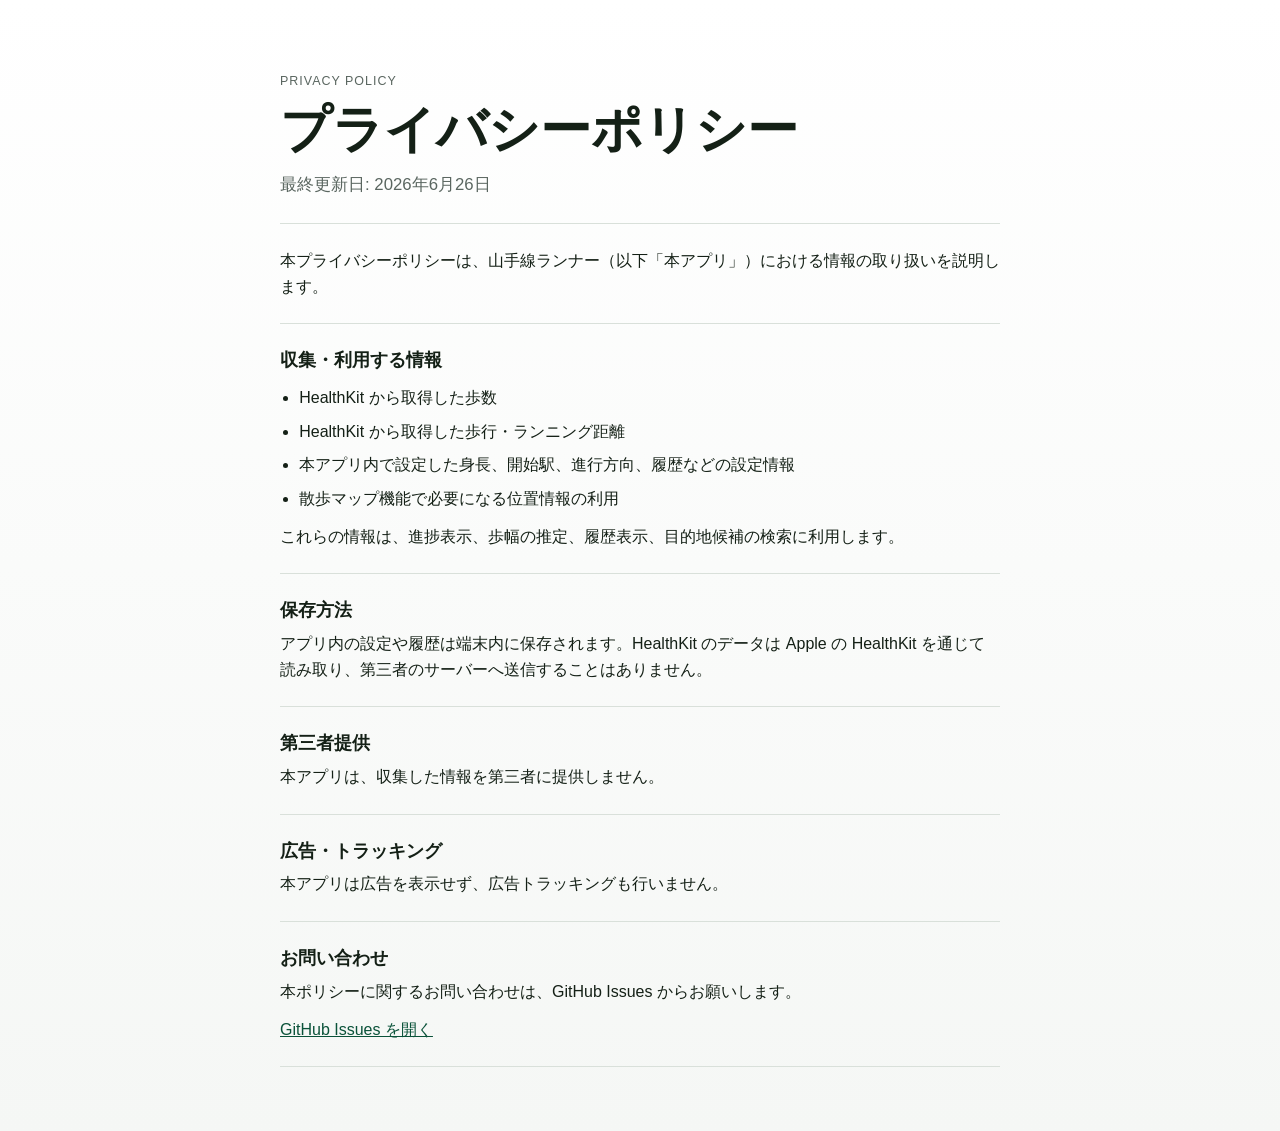
==== privacy/index.html @ 9aefbf31 "Initial support site draft" ====
<!doctype html>
<html lang="ja">
  <head>
    <meta charset="utf-8">
    <meta name="viewport" content="width=device-width, initial-scale=1">
    <title>山手線ランナー | プライバシーポリシー</title>
    <meta name="description" content="山手線ランナーのプライバシーポリシー。">
    <link rel="stylesheet" href="../assets/styles.css">
  </head>
  <body>
    <main class="page narrow">
      <header class="section">
        <p class="eyebrow">Privacy Policy</p>
        <h1>プライバシーポリシー</h1>
        <p class="lead">
          最終更新日: 2026年6月26日
        </p>
      </header>

      <section class="section">
        <p>
          本プライバシーポリシーは、山手線ランナー（以下「本アプリ」）における情報の取り扱いを説明します。
        </p>
      </section>

      <section class="section">
        <h2>収集・利用する情報</h2>
        <ul>
          <li>HealthKit から取得した歩数</li>
          <li>HealthKit から取得した歩行・ランニング距離</li>
          <li>本アプリ内で設定した身長、開始駅、進行方向、履歴などの設定情報</li>
          <li>散歩マップ機能で必要になる位置情報の利用</li>
        </ul>
        <p>
          これらの情報は、進捗表示、歩幅の推定、履歴表示、目的地候補の検索に利用します。
        </p>
      </section>

      <section class="section">
        <h2>保存方法</h2>
        <p>
          アプリ内の設定や履歴は端末内に保存されます。HealthKit のデータは Apple の HealthKit を通じて読み取り、第三者のサーバーへ送信することはありません。
        </p>
      </section>

      <section class="section">
        <h2>第三者提供</h2>
        <p>
          本アプリは、収集した情報を第三者に提供しません。
        </p>
      </section>

      <section class="section">
        <h2>広告・トラッキング</h2>
        <p>
          本アプリは広告を表示せず、広告トラッキングも行いません。
        </p>
      </section>

      <section class="section">
        <h2>お問い合わせ</h2>
        <p>
          本ポリシーに関するお問い合わせは、GitHub Issues からお願いします。
        </p>
        <p>
          <a href="https://github.com/yuta-u-tech/Yamanote_Runner/issues">GitHub Issues を開く</a>
        </p>
      </section>
    </main>
  </body>
</html>
---- assets/styles.css ----
:root {
  color-scheme: light;
  --bg: #f5f7f5;
  --panel: #ffffff;
  --text: #142016;
  --muted: #5a6660;
  --line: #d9e0da;
  --accent: #0f6b4b;
  --accent-strong: #0a5239;
}

* {
  box-sizing: border-box;
}

html {
  font-family: -apple-system, BlinkMacSystemFont, "Segoe UI", sans-serif;
  line-height: 1.6;
  color: var(--text);
  background: linear-gradient(180deg, #ffffff 0%, var(--bg) 100%);
}

body {
  margin: 0;
  min-height: 100vh;
}

a {
  color: var(--accent-strong);
}

.page {
  width: min(100%, 960px);
  margin: 0 auto;
  padding: 48px 20px 64px;
}

.page.narrow {
  width: min(100%, 760px);
}

.hero,
.section {
  padding: 24px 0;
  border-bottom: 1px solid var(--line);
}

.hero h1,
.section h1 {
  margin: 0;
  font-size: clamp(2rem, 4vw, 3.4rem);
  line-height: 1.1;
  letter-spacing: 0;
}

.section h2 {
  margin: 0 0 8px;
  font-size: 1.15rem;
  line-height: 1.35;
}

.eyebrow {
  margin: 0 0 10px;
  text-transform: uppercase;
  letter-spacing: 0.08em;
  font-size: 0.78rem;
  color: var(--muted);
}

.lead {
  margin: 14px 0 0;
  max-width: 62ch;
  color: var(--muted);
  font-size: 1.05rem;
}

.actions {
  display: flex;
  flex-wrap: wrap;
  gap: 12px;
  margin-top: 24px;
}

.button {
  display: inline-flex;
  align-items: center;
  justify-content: center;
  min-height: 44px;
  padding: 0 16px;
  border: 1px solid var(--line);
  border-radius: 6px;
  background: var(--panel);
  color: var(--text);
  text-decoration: none;
  font-weight: 600;
}

.button.primary {
  border-color: var(--accent);
  background: var(--accent);
  color: #fff;
}

ul {
  padding-left: 1.2rem;
  margin: 12px 0 0;
}

li + li {
  margin-top: 8px;
}

p {
  margin: 0;
}

p + p,
ul + p {
  margin-top: 12px;
}

@media (max-width: 640px) {
  .page {
    padding-top: 32px;
  }

  .hero,
  .section {
    padding: 20px 0;
  }
}
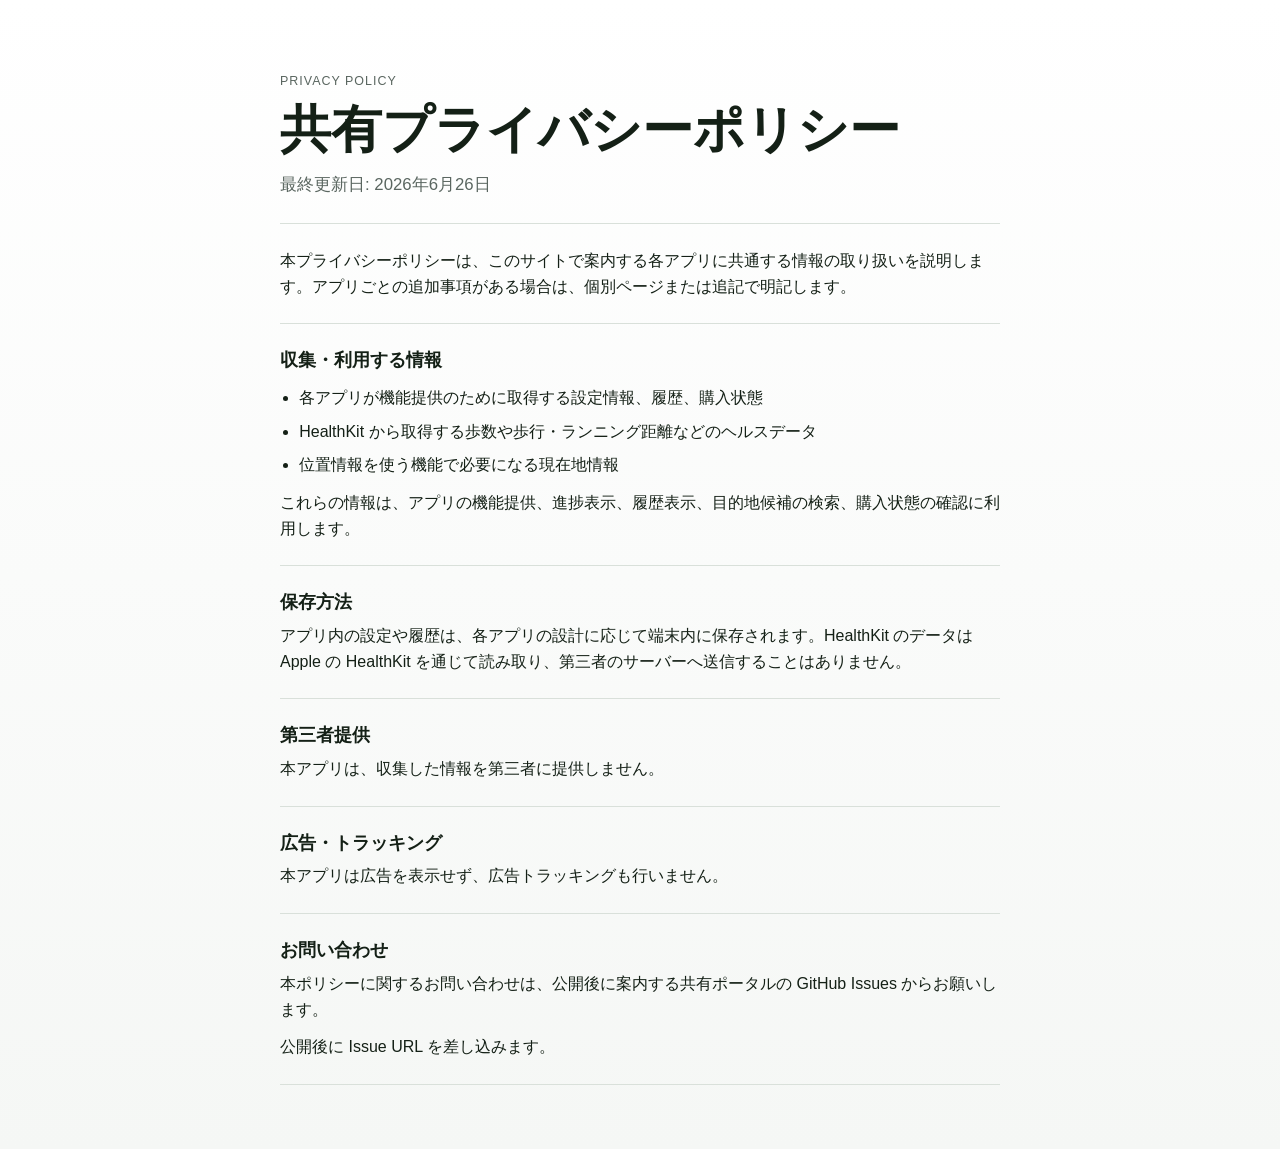
==== commit 0e312812: "Make support portal reusable" ====
--- a/privacy/index.html
+++ b/privacy/index.html
@@ -3,15 +3,15 @@
   <head>
     <meta charset="utf-8">
     <meta name="viewport" content="width=device-width, initial-scale=1">
-    <title>山手線ランナー | プライバシーポリシー</title>
-    <meta name="description" content="山手線ランナーのプライバシーポリシー。">
+    <title>共有プライバシーポリシー</title>
+    <meta name="description" content="複数アプリで共通運用するプライバシーポリシー。">
     <link rel="stylesheet" href="../assets/styles.css">
   </head>
   <body>
     <main class="page narrow">
       <header class="section">
         <p class="eyebrow">Privacy Policy</p>
-        <h1>プライバシーポリシー</h1>
+        <h1>共有プライバシーポリシー</h1>
         <p class="lead">
           最終更新日: 2026年6月26日
         </p>
@@ -19,27 +19,26 @@
 
       <section class="section">
         <p>
-          本プライバシーポリシーは、山手線ランナー（以下「本アプリ」）における情報の取り扱いを説明します。
+          本プライバシーポリシーは、このサイトで案内する各アプリに共通する情報の取り扱いを説明します。アプリごとの追加事項がある場合は、個別ページまたは追記で明記します。
         </p>
       </section>
 
       <section class="section">
         <h2>収集・利用する情報</h2>
         <ul>
-          <li>HealthKit から取得した歩数</li>
-          <li>HealthKit から取得した歩行・ランニング距離</li>
-          <li>本アプリ内で設定した身長、開始駅、進行方向、履歴などの設定情報</li>
-          <li>散歩マップ機能で必要になる位置情報の利用</li>
+          <li>各アプリが機能提供のために取得する設定情報、履歴、購入状態</li>
+          <li>HealthKit から取得する歩数や歩行・ランニング距離などのヘルスデータ</li>
+          <li>位置情報を使う機能で必要になる現在地情報</li>
         </ul>
         <p>
-          これらの情報は、進捗表示、歩幅の推定、履歴表示、目的地候補の検索に利用します。
+          これらの情報は、アプリの機能提供、進捗表示、履歴表示、目的地候補の検索、購入状態の確認に利用します。
         </p>
       </section>
 
       <section class="section">
         <h2>保存方法</h2>
         <p>
-          アプリ内の設定や履歴は端末内に保存されます。HealthKit のデータは Apple の HealthKit を通じて読み取り、第三者のサーバーへ送信することはありません。
+          アプリ内の設定や履歴は、各アプリの設計に応じて端末内に保存されます。HealthKit のデータは Apple の HealthKit を通じて読み取り、第三者のサーバーへ送信することはありません。
         </p>
       </section>
 
@@ -60,11 +59,9 @@
       <section class="section">
         <h2>お問い合わせ</h2>
         <p>
-          本ポリシーに関するお問い合わせは、GitHub Issues からお願いします。
+          本ポリシーに関するお問い合わせは、公開後に案内する共有ポータルの GitHub Issues からお願いします。
         </p>
-        <p>
-          <a href="https://github.com/yuta-u-tech/Yamanote_Runner/issues">GitHub Issues を開く</a>
-        </p>
+        <p>公開後に Issue URL を差し込みます。</p>
       </section>
     </main>
   </body>
--- a/assets/styles.css
+++ b/assets/styles.css
@@ -5,8 +5,8 @@
   --text: #142016;
   --muted: #5a6660;
   --line: #d9e0da;
-  --accent: #0f6b4b;
-  --accent-strong: #0a5239;
+  --accent: #155f85;
+  --accent-strong: #0f4d69;
 }
 
 * {
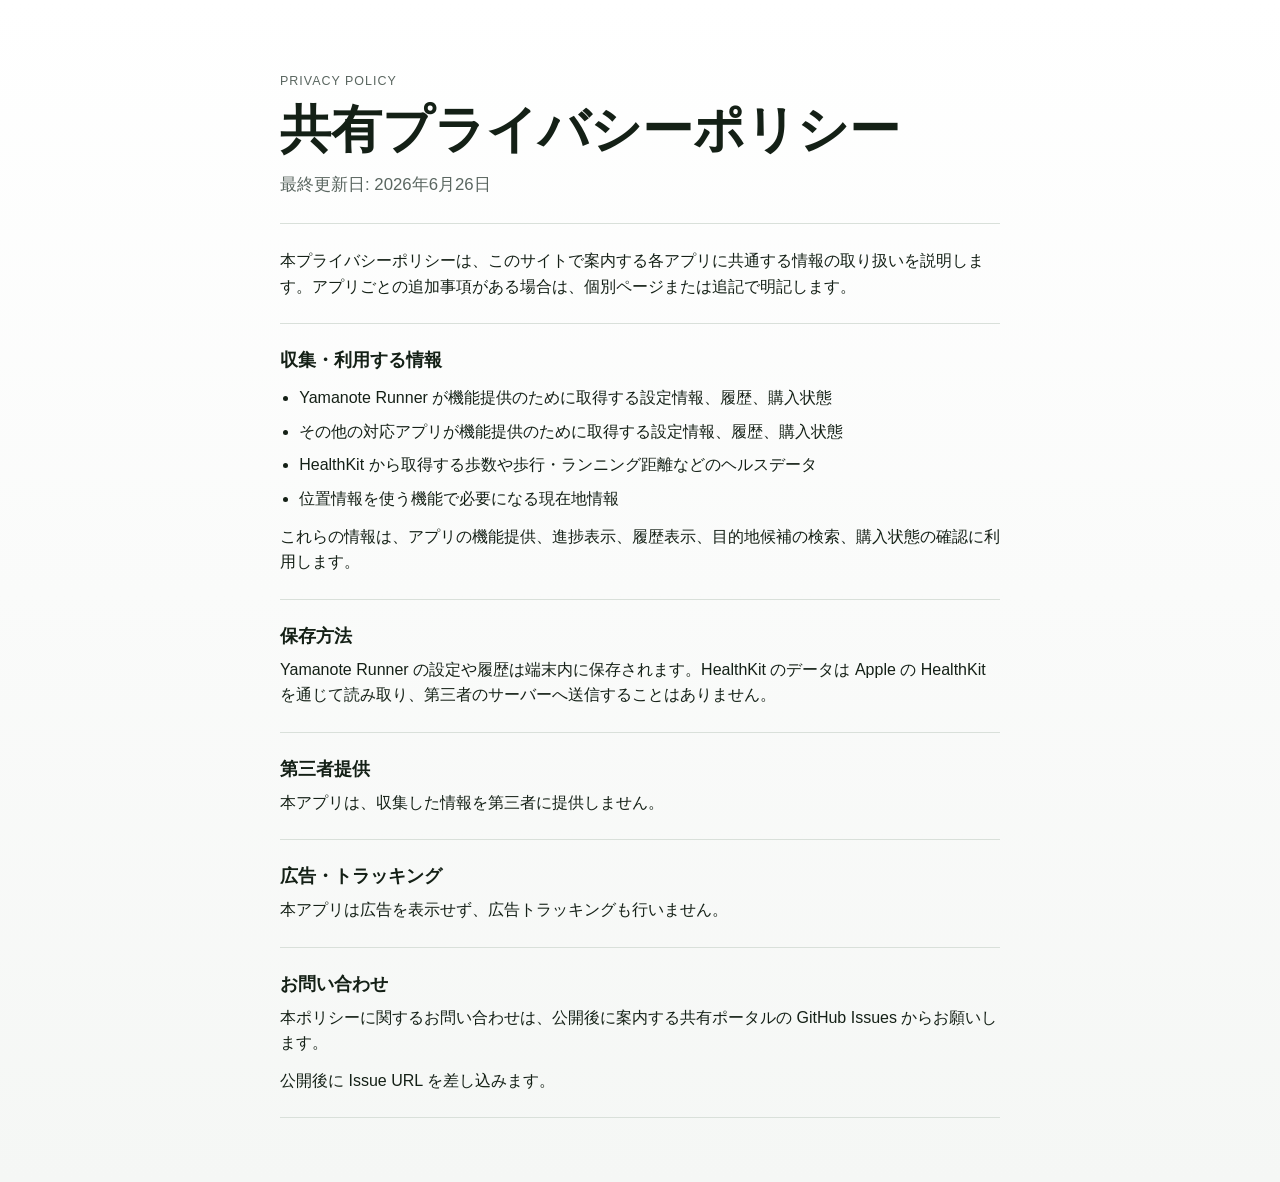
==== commit e6f976d5: "Clarify per-app support placeholders" ====
--- a/privacy/index.html
+++ b/privacy/index.html
@@ -26,7 +26,8 @@
       <section class="section">
         <h2>収集・利用する情報</h2>
         <ul>
-          <li>各アプリが機能提供のために取得する設定情報、履歴、購入状態</li>
+          <li>Yamanote Runner が機能提供のために取得する設定情報、履歴、購入状態</li>
+          <li>その他の対応アプリが機能提供のために取得する設定情報、履歴、購入状態</li>
           <li>HealthKit から取得する歩数や歩行・ランニング距離などのヘルスデータ</li>
           <li>位置情報を使う機能で必要になる現在地情報</li>
         </ul>
@@ -38,7 +39,7 @@
       <section class="section">
         <h2>保存方法</h2>
         <p>
-          アプリ内の設定や履歴は、各アプリの設計に応じて端末内に保存されます。HealthKit のデータは Apple の HealthKit を通じて読み取り、第三者のサーバーへ送信することはありません。
+          Yamanote Runner の設定や履歴は端末内に保存されます。HealthKit のデータは Apple の HealthKit を通じて読み取り、第三者のサーバーへ送信することはありません。
         </p>
       </section>
 
--- a/assets/styles.css
+++ b/assets/styles.css
@@ -81,6 +81,50 @@
   margin-top: 24px;
 }
 
+.contact-grid {
+  display: grid;
+  grid-template-columns: repeat(2, minmax(0, 1fr));
+  gap: 16px;
+  margin-top: 16px;
+}
+
+.contact-card {
+  padding: 18px;
+  border: 1px solid var(--line);
+  border-radius: 6px;
+  background: var(--panel);
+}
+
+.contact-card h3 {
+  margin: 4px 0 10px;
+  font-size: 1rem;
+  line-height: 1.35;
+}
+
+.contact-label {
+  margin: 14px 0 4px;
+  font-size: 0.82rem;
+  font-weight: 700;
+  color: var(--muted);
+}
+
+.placeholder {
+  color: var(--muted);
+}
+
+.note {
+  margin-top: 12px;
+  color: var(--muted);
+}
+
+code {
+  padding: 0.1em 0.35em;
+  border: 1px solid var(--line);
+  border-radius: 4px;
+  background: #f9faf9;
+  font-size: 0.95em;
+}
+
 .button {
   display: inline-flex;
   align-items: center;
@@ -128,4 +172,8 @@
   .section {
     padding: 20px 0;
   }
+
+  .contact-grid {
+    grid-template-columns: 1fr;
+  }
 }
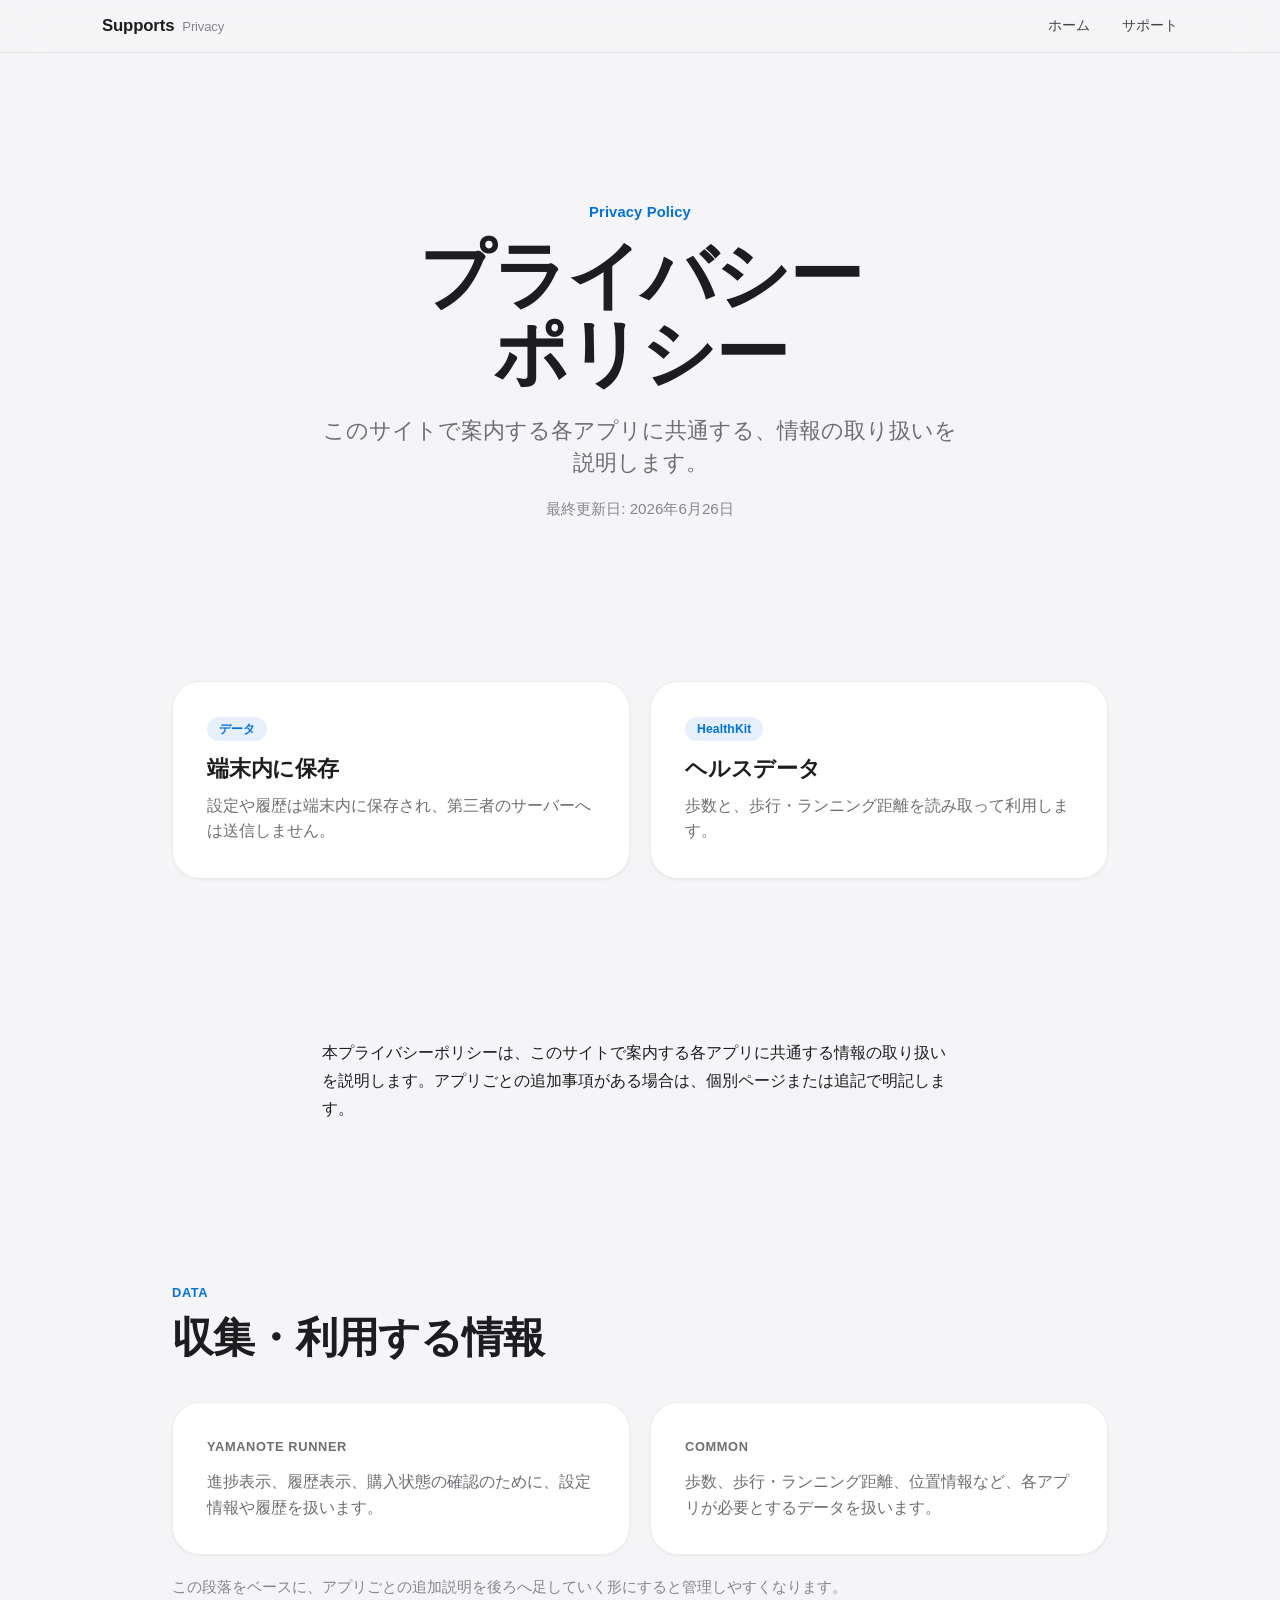
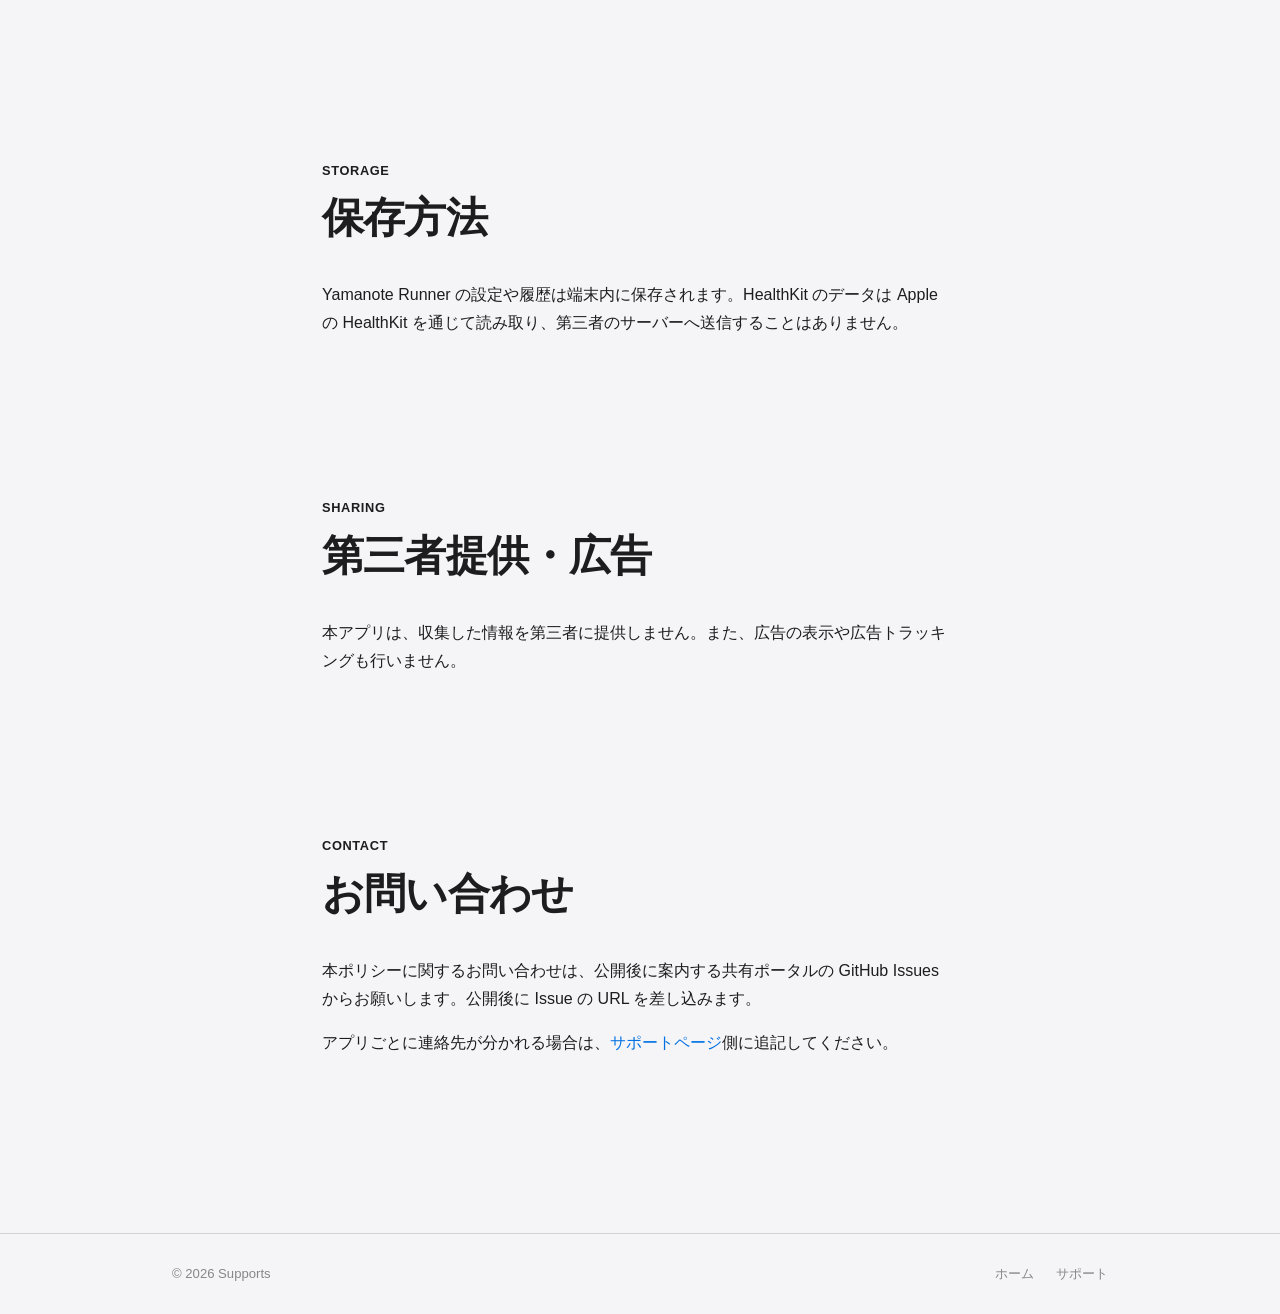
==== commit 70740f8e: "feat: redesign portal with Apple-style refined UI" ====
--- a/privacy/index.html
+++ b/privacy/index.html
@@ -8,62 +8,123 @@
     <link rel="stylesheet" href="../assets/styles.css">
   </head>
   <body>
-    <main class="page narrow">
-      <header class="section">
-        <p class="eyebrow">Privacy Policy</p>
-        <h1>共有プライバシーポリシー</h1>
-        <p class="lead">
-          最終更新日: 2026年6月26日
-        </p>
-      </header>
+    <header class="nav">
+      <div class="nav-inner">
+        <a class="nav-brand" href="../">Supports<span class="nav-sub">Privacy</span></a>
+        <nav class="nav-links" aria-label="メインナビゲーション">
+          <a href="../">ホーム</a>
+          <a href="../support/">サポート</a>
+        </nav>
+      </div>
+    </header>
 
-      <section class="section">
-        <p>
-          本プライバシーポリシーは、このサイトで案内する各アプリに共通する情報の取り扱いを説明します。アプリごとの追加事項がある場合は、個別ページまたは追記で明記します。
-        </p>
+    <main>
+      <section class="hero">
+        <div class="hero-inner">
+          <p class="eyebrow reveal reveal-1">Privacy Policy</p>
+          <h1 class="hero-title reveal reveal-2">プライバシー<br>ポリシー</h1>
+          <p class="hero-lead reveal reveal-3">
+            このサイトで案内する各アプリに共通する、情報の取り扱いを説明します。
+          </p>
+          <p class="meta reveal reveal-3">最終更新日: 2026年6月26日</p>
+        </div>
       </section>
 
       <section class="section">
-        <h2>収集・利用する情報</h2>
-        <ul>
-          <li>Yamanote Runner が機能提供のために取得する設定情報、履歴、購入状態</li>
-          <li>その他の対応アプリが機能提供のために取得する設定情報、履歴、購入状態</li>
-          <li>HealthKit から取得する歩数や歩行・ランニング距離などのヘルスデータ</li>
-          <li>位置情報を使う機能で必要になる現在地情報</li>
-        </ul>
-        <p>
-          これらの情報は、アプリの機能提供、進捗表示、履歴表示、目的地候補の検索、購入状態の確認に利用します。
-        </p>
+        <div class="container">
+          <div class="grid">
+            <article class="card">
+              <span class="badge">データ</span>
+              <h3>端末内に保存</h3>
+              <p>設定や履歴は端末内に保存され、第三者のサーバーへは送信しません。</p>
+            </article>
+            <article class="card">
+              <span class="badge">HealthKit</span>
+              <h3>ヘルスデータ</h3>
+              <p>歩数と、歩行・ランニング距離を読み取って利用します。</p>
+            </article>
+          </div>
+        </div>
       </section>
 
       <section class="section">
-        <h2>保存方法</h2>
-        <p>
-          Yamanote Runner の設定や履歴は端末内に保存されます。HealthKit のデータは Apple の HealthKit を通じて読み取り、第三者のサーバーへ送信することはありません。
-        </p>
+        <div class="container prose">
+          <p>
+            本プライバシーポリシーは、このサイトで案内する各アプリに共通する情報の取り扱いを説明します。アプリごとの追加事項がある場合は、個別ページまたは追記で明記します。
+          </p>
+        </div>
       </section>
 
       <section class="section">
-        <h2>第三者提供</h2>
-        <p>
-          本アプリは、収集した情報を第三者に提供しません。
-        </p>
+        <div class="container">
+          <header class="section-head">
+            <p class="label">Data</p>
+            <h2>収集・利用する情報</h2>
+          </header>
+          <div class="grid">
+            <article class="card">
+              <p class="label">Yamanote Runner</p>
+              <p>進捗表示、履歴表示、購入状態の確認のために、設定情報や履歴を扱います。</p>
+            </article>
+            <article class="card">
+              <p class="label">Common</p>
+              <p>歩数、歩行・ランニング距離、位置情報など、各アプリが必要とするデータを扱います。</p>
+            </article>
+          </div>
+          <p class="note">
+            この段落をベースに、アプリごとの追加説明を後ろへ足していく形にすると管理しやすくなります。
+          </p>
+        </div>
       </section>
 
       <section class="section">
-        <h2>広告・トラッキング</h2>
-        <p>
-          本アプリは広告を表示せず、広告トラッキングも行いません。
-        </p>
+        <div class="container prose">
+          <header class="section-head">
+            <p class="label">Storage</p>
+            <h2>保存方法</h2>
+          </header>
+          <p>
+            Yamanote Runner の設定や履歴は端末内に保存されます。HealthKit のデータは Apple の HealthKit を通じて読み取り、第三者のサーバーへ送信することはありません。
+          </p>
+        </div>
       </section>
 
       <section class="section">
-        <h2>お問い合わせ</h2>
-        <p>
-          本ポリシーに関するお問い合わせは、公開後に案内する共有ポータルの GitHub Issues からお願いします。
-        </p>
-        <p>公開後に Issue URL を差し込みます。</p>
+        <div class="container prose">
+          <header class="section-head">
+            <p class="label">Sharing</p>
+            <h2>第三者提供・広告</h2>
+          </header>
+          <p>
+            本アプリは、収集した情報を第三者に提供しません。また、広告の表示や広告トラッキングも行いません。
+          </p>
+        </div>
+      </section>
+
+      <section class="section">
+        <div class="container prose">
+          <header class="section-head">
+            <p class="label">Contact</p>
+            <h2>お問い合わせ</h2>
+          </header>
+          <p>
+            本ポリシーに関するお問い合わせは、公開後に案内する共有ポータルの GitHub Issues からお願いします。公開後に Issue の URL を差し込みます。
+          </p>
+          <p>
+            アプリごとに連絡先が分かれる場合は、<a href="../support/">サポートページ</a>側に追記してください。
+          </p>
+        </div>
       </section>
     </main>
+
+    <footer class="footer">
+      <div class="container footer-inner">
+        <span>© 2026 Supports</span>
+        <nav class="footer-links" aria-label="フッターナビゲーション">
+          <a href="../">ホーム</a>
+          <a href="../support/">サポート</a>
+        </nav>
+      </div>
+    </footer>
   </body>
 </html>
--- a/assets/styles.css
+++ b/assets/styles.css
@@ -1,12 +1,25 @@
 :root {
   color-scheme: light;
-  --bg: #f5f7f5;
-  --panel: #ffffff;
-  --text: #142016;
-  --muted: #5a6660;
-  --line: #d9e0da;
-  --accent: #155f85;
-  --accent-strong: #0f4d69;
+  --bg: #f5f5f7;
+  --surface: #ffffff;
+  --surface-2: #fbfbfd;
+  --text: #1d1d1f;
+  --muted: #6e6e73;
+  --faint: #86868b;
+  --line: #d2d2d7;
+  --line-soft: rgba(0, 0, 0, 0.07);
+  --accent: #0071e3;
+  --accent-hover: #0077ed;
+  --accent-soft: rgba(0, 113, 227, 0.1);
+  --radius: 18px;
+  --radius-lg: 28px;
+  --shadow-sm: 0 1px 3px rgba(0, 0, 0, 0.05);
+  --shadow: 0 8px 28px rgba(0, 0, 0, 0.07);
+  --shadow-lg: 0 22px 54px rgba(0, 0, 0, 0.12);
+  --ease: cubic-bezier(0.4, 0, 0.2, 1);
+  --maxw: 980px;
+  --maxw-wide: 1120px;
+  --pad: 22px;
 }
 
 * {
@@ -14,10 +27,15 @@
 }
 
 html {
-  font-family: -apple-system, BlinkMacSystemFont, "Segoe UI", sans-serif;
-  line-height: 1.6;
-  color: var(--text);
-  background: linear-gradient(180deg, #ffffff 0%, var(--bg) 100%);
+  -webkit-font-smoothing: antialiased;
+  -moz-osx-font-smoothing: grayscale;
+  text-rendering: optimizeLegibility;
+  font-family: -apple-system, BlinkMacSystemFont, "SF Pro Display", "SF Pro Text",
+    "Helvetica Neue", "Hiragino Sans", "Hiragino Kaku Gothic ProN",
+    "Noto Sans JP", sans-serif;
+  line-height: 1.5;
+  color: var(--text);
+  background: var(--bg);
 }
 
 body {
@@ -26,154 +44,510 @@
 }
 
 a {
-  color: var(--accent-strong);
-}
-
-.page {
-  width: min(100%, 960px);
-  margin: 0 auto;
-  padding: 48px 20px 64px;
-}
-
-.page.narrow {
-  width: min(100%, 760px);
-}
-
-.hero,
-.section {
-  padding: 24px 0;
-  border-bottom: 1px solid var(--line);
-}
-
-.hero h1,
-.section h1 {
+  color: var(--accent);
+  text-decoration: none;
+}
+
+a:hover {
+  text-decoration: underline;
+}
+
+p {
   margin: 0;
-  font-size: clamp(2rem, 4vw, 3.4rem);
-  line-height: 1.1;
-  letter-spacing: 0;
-}
-
-.section h2 {
-  margin: 0 0 8px;
-  font-size: 1.15rem;
-  line-height: 1.35;
+}
+
+.container {
+  width: min(100%, var(--maxw));
+  margin-inline: auto;
+  padding-inline: var(--pad);
+}
+
+/* ---------- Navigation ---------- */
+
+.nav {
+  position: sticky;
+  top: 0;
+  z-index: 100;
+  background: rgba(245, 245, 247, 0.72);
+  backdrop-filter: saturate(180%) blur(20px);
+  -webkit-backdrop-filter: saturate(180%) blur(20px);
+  border-bottom: 1px solid var(--line-soft);
+}
+
+.nav-inner {
+  display: flex;
+  align-items: center;
+  justify-content: space-between;
+  gap: 16px;
+  height: 52px;
+  width: min(100%, var(--maxw-wide));
+  margin-inline: auto;
+  padding-inline: var(--pad);
+}
+
+.nav-brand {
+  display: inline-flex;
+  align-items: baseline;
+  gap: 8px;
+  font-size: 1.05rem;
+  font-weight: 600;
+  letter-spacing: -0.01em;
+  color: var(--text);
+}
+
+.nav-brand:hover {
+  text-decoration: none;
+}
+
+.nav-brand .nav-sub {
+  font-size: 0.82rem;
+  font-weight: 400;
+  color: var(--faint);
+}
+
+.nav-links {
+  display: flex;
+  gap: clamp(18px, 4vw, 32px);
+}
+
+.nav-links a {
+  font-size: 0.9rem;
+  font-weight: 400;
+  color: var(--text);
+  opacity: 0.82;
+  transition: opacity 0.2s var(--ease);
+}
+
+.nav-links a:hover {
+  opacity: 1;
+  text-decoration: none;
+}
+
+/* ---------- Hero ---------- */
+
+.hero {
+  text-align: center;
+  padding: clamp(72px, 12vw, 148px) 0 clamp(44px, 7vw, 80px);
+}
+
+.hero-inner {
+  width: min(100%, 840px);
+  margin-inline: auto;
+  padding-inline: var(--pad);
 }
 
 .eyebrow {
-  margin: 0 0 10px;
-  text-transform: uppercase;
-  letter-spacing: 0.08em;
-  font-size: 0.78rem;
+  margin: 0 0 14px;
+  font-size: 0.92rem;
+  font-weight: 600;
+  letter-spacing: 0.01em;
+  color: var(--accent);
+}
+
+.hero-title {
+  margin: 0;
+  font-size: clamp(2.5rem, 6.4vw, 4.6rem);
+  line-height: 1.06;
+  letter-spacing: -0.025em;
+  font-weight: 700;
+}
+
+.hero-lead {
+  margin: 22px auto 0;
+  max-width: 640px;
+  font-size: clamp(1.1rem, 2.1vw, 1.35rem);
+  line-height: 1.5;
   color: var(--muted);
-}
-
-.lead {
-  margin: 14px 0 0;
-  max-width: 62ch;
-  color: var(--muted);
-  font-size: 1.05rem;
+  font-weight: 400;
+}
+
+.meta {
+  margin: 18px 0 0;
+  font-size: 0.95rem;
+  color: var(--faint);
 }
 
 .actions {
   display: flex;
   flex-wrap: wrap;
-  gap: 12px;
-  margin-top: 24px;
-}
-
-.contact-grid {
+  justify-content: center;
+  align-items: center;
+  gap: 14px 22px;
+  margin-top: 36px;
+}
+
+/* ---------- Buttons ---------- */
+
+.btn {
+  display: inline-flex;
+  align-items: center;
+  justify-content: center;
+  gap: 4px;
+  min-height: 46px;
+  padding: 0 26px;
+  border-radius: 980px;
+  font-size: 1rem;
+  font-weight: 500;
+  border: 1px solid transparent;
+  transition: background 0.22s var(--ease), transform 0.22s var(--ease),
+    border-color 0.22s var(--ease);
+}
+
+.btn:hover {
+  text-decoration: none;
+}
+
+.btn-primary {
+  background: var(--accent);
+  color: #fff;
+}
+
+.btn-primary:hover {
+  background: var(--accent-hover);
+}
+
+.btn-secondary {
+  background: var(--surface);
+  color: var(--text);
+  border-color: var(--line);
+}
+
+.btn-secondary:hover {
+  border-color: var(--faint);
+}
+
+.btn-text {
+  min-height: 46px;
+  padding: 0 4px;
+  color: var(--accent);
+  font-size: 1rem;
+  font-weight: 500;
+}
+
+.btn-text:hover {
+  text-decoration: underline;
+}
+
+/* ---------- Sections ---------- */
+
+.section {
+  padding-block: clamp(40px, 7vw, 80px);
+}
+
+.section-head {
+  max-width: 720px;
+  margin: 0 0 40px;
+}
+
+.section-head.center {
+  margin-inline: auto;
+  text-align: center;
+}
+
+.section h2 {
+  margin: 6px 0 0;
+  font-size: clamp(1.75rem, 4vw, 2.6rem);
+  line-height: 1.14;
+  letter-spacing: -0.02em;
+  font-weight: 600;
+}
+
+.section-sub {
+  margin: 16px 0 0;
+  font-size: 1.08rem;
+  line-height: 1.55;
+  color: var(--muted);
+}
+
+.label {
+  margin: 0 0 12px;
+  font-size: 0.8rem;
+  font-weight: 600;
+  letter-spacing: 0.05em;
+  text-transform: uppercase;
+  color: var(--accent);
+}
+
+/* ---------- Cards ---------- */
+
+.grid {
   display: grid;
   grid-template-columns: repeat(2, minmax(0, 1fr));
-  gap: 16px;
+  gap: 20px;
+}
+
+.card {
+  background: var(--surface);
+  border: 1px solid var(--line-soft);
+  border-radius: var(--radius-lg);
+  padding: clamp(24px, 3.5vw, 34px);
+  box-shadow: var(--shadow-sm);
+  transition: transform 0.3s var(--ease), box-shadow 0.3s var(--ease);
+}
+
+.card:hover {
+  transform: translateY(-4px);
+  box-shadow: var(--shadow-lg);
+}
+
+.card h3 {
+  margin: 0 0 10px;
+  font-size: 1.35rem;
+  line-height: 1.3;
+  letter-spacing: -0.01em;
+  font-weight: 600;
+}
+
+.card p {
+  color: var(--muted);
+  line-height: 1.6;
+}
+
+.card p + p {
+  margin-top: 12px;
+}
+
+.card-link {
+  display: inline-flex;
+  align-items: center;
+  gap: 4px;
+  margin-top: 18px;
+  font-weight: 500;
+  color: var(--accent);
+}
+
+.card-link:hover {
+  text-decoration: underline;
+}
+
+/* ---------- Badges ---------- */
+
+.badge {
+  display: inline-flex;
+  align-items: center;
+  min-height: 24px;
+  margin-bottom: 14px;
+  padding: 0 12px;
+  border-radius: 999px;
+  font-size: 0.76rem;
+  font-weight: 600;
+  letter-spacing: 0.01em;
+  background: var(--accent-soft);
+  color: var(--accent);
+}
+
+.badge.alt {
+  background: rgba(0, 0, 0, 0.05);
+  color: var(--muted);
+}
+
+/* ---------- Steps / lists ---------- */
+
+.steps {
+  margin: 0;
+  padding: 0;
+  list-style: none;
+  counter-reset: step;
+}
+
+.steps li {
+  position: relative;
+  padding: 14px 0 14px 44px;
+  border-top: 1px solid var(--line-soft);
+  color: var(--muted);
+}
+
+.steps li:first-child {
+  border-top: 0;
+}
+
+.steps li::before {
+  counter-increment: step;
+  content: counter(step);
+  position: absolute;
+  left: 0;
+  top: 13px;
+  display: inline-flex;
+  align-items: center;
+  justify-content: center;
+  width: 26px;
+  height: 26px;
+  border-radius: 999px;
+  background: var(--accent-soft);
+  color: var(--accent);
+  font-size: 0.85rem;
+  font-weight: 600;
+}
+
+.facts {
+  margin: 0;
+  padding: 0;
+  list-style: none;
+}
+
+.facts li {
+  padding: 16px 0;
+  border-top: 1px solid var(--line-soft);
+}
+
+.facts li:first-child {
+  padding-top: 0;
+  border-top: 0;
+}
+
+.facts strong {
+  display: block;
+  margin: 8px 0 4px;
+  font-size: 1.05rem;
+  font-weight: 600;
+  color: var(--text);
+}
+
+.facts p {
+  color: var(--muted);
+}
+
+/* ---------- Contact / detail fields ---------- */
+
+.field-label {
+  margin: 20px 0 8px;
+  font-size: 0.8rem;
+  font-weight: 600;
+  letter-spacing: 0.04em;
+  text-transform: uppercase;
+  color: var(--faint);
+}
+
+.field-label:first-of-type {
+  margin-top: 4px;
+}
+
+.placeholder {
+  margin: 0;
+  padding: 16px 18px;
+  border: 1px dashed var(--line);
+  border-radius: var(--radius);
+  background: var(--surface-2);
+  color: var(--text);
+  line-height: 1.6;
+}
+
+.note {
+  margin-top: 20px;
+  color: var(--faint);
+  font-size: 0.95rem;
+  line-height: 1.6;
+}
+
+code {
+  padding: 0.12em 0.4em;
+  border-radius: 6px;
+  background: rgba(0, 0, 0, 0.05);
+  font-family: ui-monospace, "SF Mono", Menlo, monospace;
+  font-size: 0.9em;
+}
+
+/* ---------- Prose (policy text) ---------- */
+
+.prose {
+  max-width: 680px;
+}
+
+.prose p {
+  color: var(--text);
+  line-height: 1.75;
+}
+
+.prose p + p {
   margin-top: 16px;
 }
 
-.contact-card {
-  padding: 18px;
-  border: 1px solid var(--line);
-  border-radius: 6px;
-  background: var(--panel);
-}
-
-.contact-card h3 {
-  margin: 4px 0 10px;
-  font-size: 1rem;
-  line-height: 1.35;
-}
-
-.contact-label {
-  margin: 14px 0 4px;
+/* ---------- Footer ---------- */
+
+.footer {
+  border-top: 1px solid var(--line);
+  margin-top: clamp(48px, 8vw, 96px);
+  padding-block: 30px;
+}
+
+.footer-inner {
+  display: flex;
+  flex-wrap: wrap;
+  align-items: center;
+  justify-content: space-between;
+  gap: 12px 24px;
   font-size: 0.82rem;
-  font-weight: 700;
-  color: var(--muted);
-}
-
-.placeholder {
-  color: var(--muted);
-}
-
-.note {
-  margin-top: 12px;
-  color: var(--muted);
-}
-
-code {
-  padding: 0.1em 0.35em;
-  border: 1px solid var(--line);
-  border-radius: 4px;
-  background: #f9faf9;
-  font-size: 0.95em;
-}
-
-.button {
-  display: inline-flex;
-  align-items: center;
-  justify-content: center;
-  min-height: 44px;
-  padding: 0 16px;
-  border: 1px solid var(--line);
-  border-radius: 6px;
-  background: var(--panel);
+  color: var(--faint);
+}
+
+.footer-links {
+  display: flex;
+  gap: 22px;
+}
+
+.footer-links a {
+  color: var(--faint);
+}
+
+.footer-links a:hover {
   color: var(--text);
   text-decoration: none;
-  font-weight: 600;
-}
-
-.button.primary {
-  border-color: var(--accent);
-  background: var(--accent);
-  color: #fff;
-}
-
-ul {
-  padding-left: 1.2rem;
-  margin: 12px 0 0;
-}
-
-li + li {
-  margin-top: 8px;
-}
-
-p {
-  margin: 0;
-}
-
-p + p,
-ul + p {
-  margin-top: 12px;
-}
-
-@media (max-width: 640px) {
-  .page {
-    padding-top: 32px;
+}
+
+/* ---------- Motion ---------- */
+
+@keyframes rise {
+  from {
+    opacity: 0;
+    transform: translateY(18px);
   }
-
-  .hero,
-  .section {
-    padding: 20px 0;
+  to {
+    opacity: 1;
+    transform: none;
   }
-
-  .contact-grid {
+}
+
+.reveal {
+  animation: rise 0.8s var(--ease) both;
+}
+
+.reveal-1 {
+  animation-delay: 0.05s;
+}
+
+.reveal-2 {
+  animation-delay: 0.14s;
+}
+
+.reveal-3 {
+  animation-delay: 0.23s;
+}
+
+/* ---------- Responsive ---------- */
+
+@media (max-width: 720px) {
+  .grid {
     grid-template-columns: 1fr;
   }
-}
+
+  .nav-brand .nav-sub {
+    display: none;
+  }
+}
+
+@media (prefers-reduced-motion: reduce) {
+  *,
+  *::before,
+  *::after {
+    animation-duration: 0.001ms !important;
+    animation-iteration-count: 1 !important;
+    transition-duration: 0.001ms !important;
+  }
+}
+
+@media (hover: none) {
+  .card:hover {
+    transform: none;
+    box-shadow: var(--shadow-sm);
+  }
+}
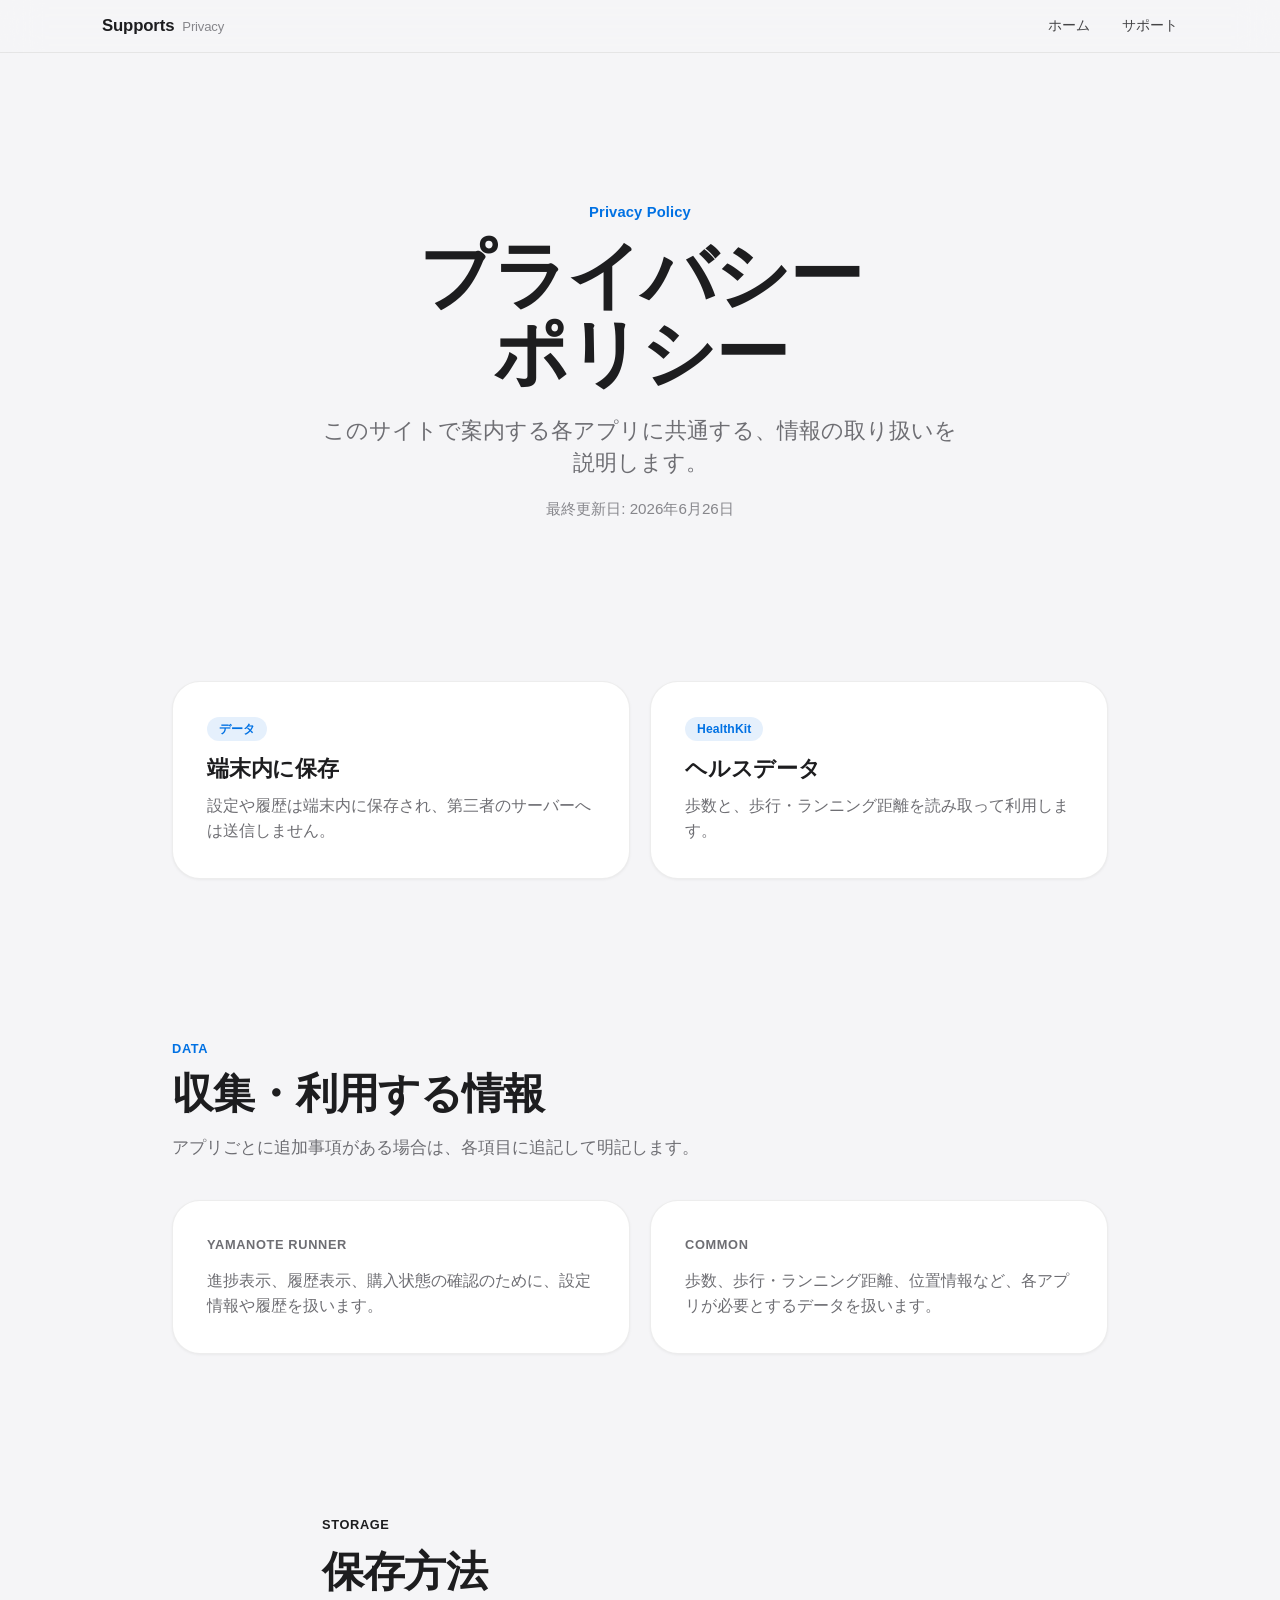
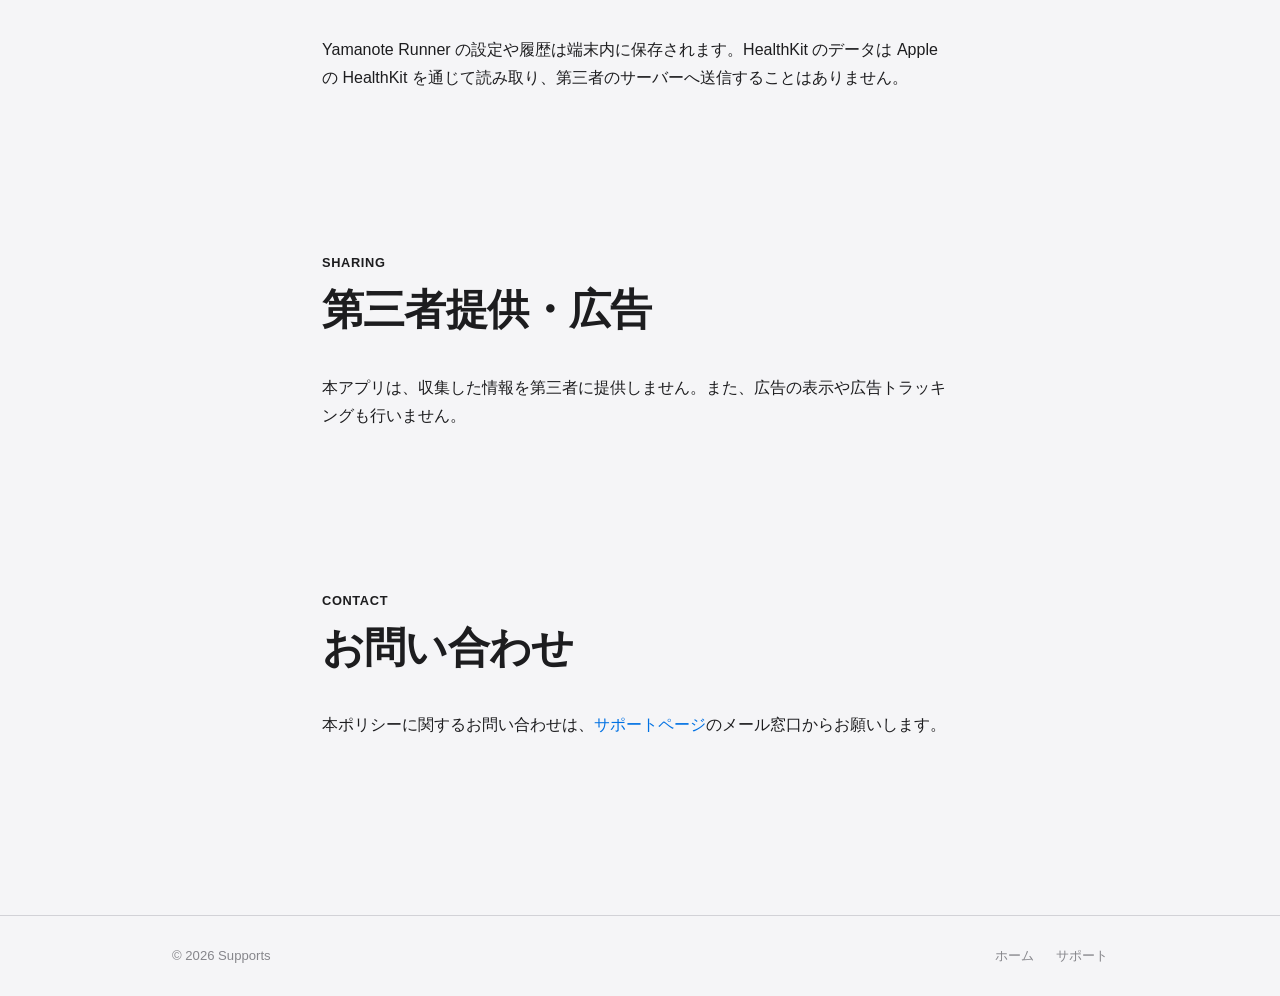
==== commit 08f1824f: "refactor: make support site production-ready (contact, FAQ, no template notes)" ====
--- a/privacy/index.html
+++ b/privacy/index.html
@@ -48,18 +48,13 @@
       </section>
 
       <section class="section">
-        <div class="container prose">
-          <p>
-            本プライバシーポリシーは、このサイトで案内する各アプリに共通する情報の取り扱いを説明します。アプリごとの追加事項がある場合は、個別ページまたは追記で明記します。
-          </p>
-        </div>
-      </section>
-
-      <section class="section">
         <div class="container">
           <header class="section-head">
             <p class="label">Data</p>
             <h2>収集・利用する情報</h2>
+            <p class="section-sub">
+              アプリごとに追加事項がある場合は、各項目に追記して明記します。
+            </p>
           </header>
           <div class="grid">
             <article class="card">
@@ -71,9 +66,6 @@
               <p>歩数、歩行・ランニング距離、位置情報など、各アプリが必要とするデータを扱います。</p>
             </article>
           </div>
-          <p class="note">
-            この段落をベースに、アプリごとの追加説明を後ろへ足していく形にすると管理しやすくなります。
-          </p>
         </div>
       </section>
 
@@ -108,10 +100,7 @@
             <h2>お問い合わせ</h2>
           </header>
           <p>
-            本ポリシーに関するお問い合わせは、公開後に案内する共有ポータルの GitHub Issues からお願いします。公開後に Issue の URL を差し込みます。
-          </p>
-          <p>
-            アプリごとに連絡先が分かれる場合は、<a href="../support/">サポートページ</a>側に追記してください。
+            本ポリシーに関するお問い合わせは、<a href="../support/">サポートページ</a>のメール窓口からお願いします。
           </p>
         </div>
       </section>
--- a/assets/styles.css
+++ b/assets/styles.css
@@ -341,102 +341,18 @@
   color: var(--muted);
 }
 
-/* ---------- Steps / lists ---------- */
-
-.steps {
-  margin: 0;
-  padding: 0;
-  list-style: none;
-  counter-reset: step;
-}
-
-.steps li {
-  position: relative;
-  padding: 14px 0 14px 44px;
-  border-top: 1px solid var(--line-soft);
-  color: var(--muted);
-}
-
-.steps li:first-child {
-  border-top: 0;
-}
-
-.steps li::before {
-  counter-increment: step;
-  content: counter(step);
-  position: absolute;
-  left: 0;
-  top: 13px;
-  display: inline-flex;
-  align-items: center;
-  justify-content: center;
-  width: 26px;
-  height: 26px;
-  border-radius: 999px;
-  background: var(--accent-soft);
-  color: var(--accent);
-  font-size: 0.85rem;
-  font-weight: 600;
-}
-
-.facts {
-  margin: 0;
-  padding: 0;
-  list-style: none;
-}
-
-.facts li {
-  padding: 16px 0;
-  border-top: 1px solid var(--line-soft);
-}
-
-.facts li:first-child {
-  padding-top: 0;
-  border-top: 0;
-}
-
-.facts strong {
-  display: block;
-  margin: 8px 0 4px;
-  font-size: 1.05rem;
-  font-weight: 600;
-  color: var(--text);
-}
-
-.facts p {
-  color: var(--muted);
-}
-
-/* ---------- Contact / detail fields ---------- */
-
-.field-label {
-  margin: 20px 0 8px;
-  font-size: 0.8rem;
-  font-weight: 600;
-  letter-spacing: 0.04em;
-  text-transform: uppercase;
-  color: var(--faint);
-}
-
-.field-label:first-of-type {
-  margin-top: 4px;
-}
-
-.placeholder {
-  margin: 0;
-  padding: 16px 18px;
-  border: 1px dashed var(--line);
-  border-radius: var(--radius);
-  background: var(--surface-2);
-  color: var(--text);
-  line-height: 1.6;
-}
+/* ---------- Notes & code ---------- */
 
 .note {
   margin-top: 20px;
   color: var(--faint);
   font-size: 0.95rem;
   line-height: 1.6;
+}
+
+.note strong {
+  color: var(--muted);
+  font-weight: 600;
 }
 
 code {
@@ -460,6 +376,84 @@
 
 .prose p + p {
   margin-top: 16px;
+}
+
+/* ---------- Contact ---------- */
+
+.contact {
+  display: flex;
+  flex-wrap: wrap;
+  align-items: center;
+  gap: 14px 24px;
+}
+
+.contact-mail {
+  font-size: clamp(1.15rem, 2.6vw, 1.6rem);
+  font-weight: 600;
+  letter-spacing: -0.01em;
+  color: var(--accent);
+}
+
+.contact-mail:hover {
+  text-decoration: underline;
+}
+
+/* ---------- FAQ ---------- */
+
+.faq {
+  border-top: 1px solid var(--line-soft);
+}
+
+.faq details {
+  border-bottom: 1px solid var(--line-soft);
+}
+
+.faq summary {
+  display: flex;
+  align-items: center;
+  justify-content: space-between;
+  gap: 20px;
+  padding: 22px 2px;
+  cursor: pointer;
+  list-style: none;
+  font-size: clamp(1.05rem, 2.2vw, 1.2rem);
+  font-weight: 600;
+  letter-spacing: -0.01em;
+  color: var(--text);
+}
+
+.faq summary::-webkit-details-marker {
+  display: none;
+}
+
+.faq summary::after {
+  content: "+";
+  flex: 0 0 auto;
+  font-size: 1.5rem;
+  font-weight: 300;
+  line-height: 1;
+  color: var(--faint);
+  transition: color 0.25s var(--ease);
+}
+
+.faq summary:hover::after {
+  color: var(--accent);
+}
+
+.faq details[open] summary::after {
+  content: "\2212";
+  color: var(--accent);
+}
+
+.faq-a {
+  padding: 0 2px 24px;
+  max-width: 66ch;
+  color: var(--muted);
+  line-height: 1.75;
+}
+
+.faq-a p + p {
+  margin-top: 12px;
 }
 
 /* ---------- Footer ---------- */
